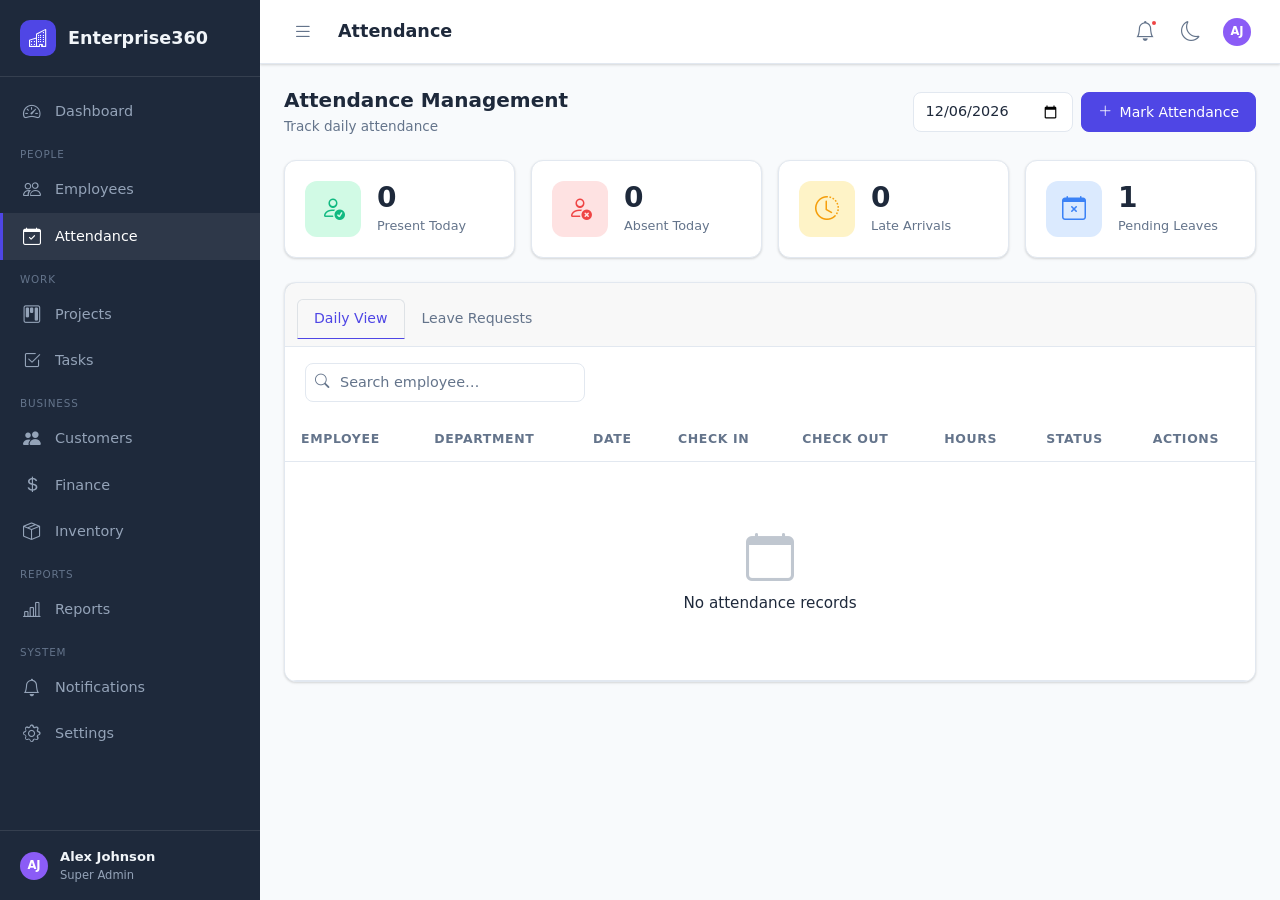
==== pages/attendance.html @ 27bf56e1 "feat: complete Enterprise360 Business Management Platform" ====
<!DOCTYPE html>
<html lang="en" data-theme="light">
<head>
  <meta charset="UTF-8"><meta name="viewport" content="width=device-width, initial-scale=1.0">
  <title>Attendance – Enterprise360</title>
  <link rel="stylesheet" href="https://cdn.jsdelivr.net/npm/bootstrap@5.3.2/dist/css/bootstrap.min.css">
  <link rel="stylesheet" href="https://cdn.jsdelivr.net/npm/bootstrap-icons@1.11.3/font/bootstrap-icons.min.css">
  <link rel="stylesheet" href="../css/style.css">
</head>
<body>
<div id="toast-container"></div>
<div id="sidebarOverlay" class="sidebar-overlay"></div>
<div class="app-wrapper">
  <aside id="sidebar" class="sidebar"></aside>
  <div class="main-content" id="mainContent">
    <header class="topbar" id="topbar"></header>
    <main class="page-content">
      <div class="d-flex align-items-center justify-content-between mb-4 flex-wrap gap-2">
        <div><h5 class="mb-1 fw-bold">Attendance Management</h5><p class="text-muted mb-0" style="font-size:.85rem">Track daily attendance</p></div>
        <div class="d-flex gap-2">
          <input type="date" class="form-control" id="attDate" style="width:160px">
          <button class="btn btn-primary" data-bs-toggle="modal" data-bs-target="#attModal"><i class="bi bi-plus-lg me-2"></i>Mark Attendance</button>
        </div>
      </div>

      <div class="row g-3 mb-4" id="attStats"></div>

      <!-- Tabs -->
      <div class="card">
        <div class="card-header">
          <ul class="nav nav-tabs card-header-tabs">
            <li class="nav-item"><button class="nav-link active" id="tab-daily" data-tab="daily">Daily View</button></li>
            <li class="nav-item"><button class="nav-link" id="tab-leaves" data-tab="leaves">Leave Requests</button></li>
          </ul>
        </div>
        <div id="tab-daily-content">
          <div class="card-body py-3">
            <div class="search-bar" style="max-width:280px">
              <i class="bi bi-search"></i>
              <input type="text" class="form-control" id="attSearch" placeholder="Search employee…">
            </div>
          </div>
          <div class="table-wrapper">
            <table class="table table-hover mb-0">
              <thead><tr><th>Employee</th><th>Department</th><th>Date</th><th>Check In</th><th>Check Out</th><th>Hours</th><th>Status</th><th>Actions</th></tr></thead>
              <tbody id="attTable"></tbody>
            </table>
          </div>
        </div>
        <div id="tab-leaves-content" class="d-none">
          <div class="card-body">
            <div class="d-flex justify-content-end mb-3">
              <button class="btn btn-primary btn-sm" data-bs-toggle="modal" data-bs-target="#leaveModal"><i class="bi bi-plus me-1"></i>Apply Leave</button>
            </div>
            <div class="table-wrapper">
              <table class="table table-hover mb-0">
                <thead><tr><th>Employee</th><th>Type</th><th>From</th><th>To</th><th>Days</th><th>Reason</th><th>Status</th><th>Actions</th></tr></thead>
                <tbody id="leaveTable"></tbody>
              </table>
            </div>
          </div>
        </div>
      </div>
    </main>
  </div>
</div>

<!-- Attendance Modal -->
<div class="modal fade" id="attModal" tabindex="-1">
  <div class="modal-dialog"><div class="modal-content">
    <div class="modal-header"><h6 class="modal-title">Mark Attendance</h6><button class="btn-close" data-bs-dismiss="modal"></button></div>
    <div class="modal-body">
      <div class="mb-3"><label class="form-label">Employee</label><select class="form-select" id="attEmployee"></select></div>
      <div class="mb-3"><label class="form-label">Date</label><input type="date" class="form-control" id="attDateInp"></div>
      <div class="row g-2">
        <div class="col-6"><label class="form-label">Check In</label><input type="time" class="form-control" id="attCheckIn"></div>
        <div class="col-6"><label class="form-label">Check Out</label><input type="time" class="form-control" id="attCheckOut"></div>
      </div>
      <div class="mt-3"><label class="form-label">Status</label>
        <select class="form-select" id="attStatus">
          <option value="Present">Present</option><option value="Absent">Absent</option><option value="Late">Late</option><option value="Half Day">Half Day</option>
        </select>
      </div>
    </div>
    <div class="modal-footer"><button class="btn btn-secondary" data-bs-dismiss="modal">Cancel</button><button class="btn btn-primary" id="saveAttBtn">Save</button></div>
  </div></div>
</div>

<!-- Leave Modal -->
<div class="modal fade" id="leaveModal" tabindex="-1">
  <div class="modal-dialog"><div class="modal-content">
    <div class="modal-header"><h6 class="modal-title">Apply for Leave</h6><button class="btn-close" data-bs-dismiss="modal"></button></div>
    <div class="modal-body">
      <div class="mb-3"><label class="form-label">Employee</label><select class="form-select" id="leaveEmployee"></select></div>
      <div class="mb-3"><label class="form-label">Leave Type</label>
        <select class="form-select" id="leaveType"><option>Sick Leave</option><option>Annual Leave</option><option>Casual Leave</option><option>Maternity Leave</option><option>Unpaid Leave</option></select>
      </div>
      <div class="row g-2 mb-3">
        <div class="col-6"><label class="form-label">From Date</label><input type="date" class="form-control" id="leaveFrom"></div>
        <div class="col-6"><label class="form-label">To Date</label><input type="date" class="form-control" id="leaveTo"></div>
      </div>
      <div class="mb-3"><label class="form-label">Reason</label><textarea class="form-control" id="leaveReason" rows="3" placeholder="Reason for leave…"></textarea></div>
    </div>
    <div class="modal-footer"><button class="btn btn-secondary" data-bs-dismiss="modal">Cancel</button><button class="btn btn-primary" id="saveLeaveBtn">Submit</button></div>
  </div></div>
</div>

<script src="https://cdn.jsdelivr.net/npm/bootstrap@5.3.2/dist/js/bootstrap.bundle.min.js"></script>
<script src="../js/data.js"></script>
<script src="../js/storage.js"></script>
<script src="../js/utils.js"></script>
<script src="../js/auth.js"></script>
<script src="../js/app.js"></script>
<script>
(function() {
  const { Storage, Session } = window.E360;
  const { showToast, genId, formatDate, formatDateTime, timeAgo, today, formatCurrency, getInitials, avatarColor, avatarHtml, statusBadge, priorityBadge, debounce, throttle, confirm, paginate, renderPagination, searchFilter, sortBy, exportCSV, previewImage, fetchData, skeletonRow, showLoading } = window.E360.Utils;
  const { Auth, getSampleData } = window.E360;
  const { initPage, renderSidebar, renderTopbar } = window.E360.App;


  let attendance=[], leaves=[], employees=[];

  async function init() {
    const user = await initPage('Attendance', 'attendance.html');
    if (!user) return;
    const data = await getSampleData();
    attendance = Storage.get('attendance', data.attendance);
    leaves     = Storage.get('leaves', data.leaves);
    employees  = Storage.get('employees', data.employees);

    const today = new Date().toISOString().split('T')[0];
    document.getElementById('attDate').value = today;
    document.getElementById('attDateInp').value = today;

    populateEmployeeSelects();
    renderStats();
    renderAttendance();
    renderLeaves();

    // Tabs
    document.querySelectorAll('[data-tab]').forEach(btn => {
      btn.addEventListener('click', () => {
        document.querySelectorAll('[data-tab]').forEach(b => b.classList.remove('active'));
        btn.classList.add('active');
        document.getElementById('tab-daily-content').classList.toggle('d-none', btn.dataset.tab !== 'daily');
        document.getElementById('tab-leaves-content').classList.toggle('d-none', btn.dataset.tab !== 'leaves');
      });
    });

    document.getElementById('empSearch')?.addEventListener('input', debounce(renderAttendance, 300));
    document.getElementById('attDate').addEventListener('change', renderAttendance);
    document.getElementById('saveAttBtn').addEventListener('click', saveAttendance);
    document.getElementById('saveLeaveBtn').addEventListener('click', saveLeave);
  }

  function populateEmployeeSelects() {
    ['attEmployee','leaveEmployee'].forEach(id => {
      const sel = document.getElementById(id);
      sel.innerHTML = '';
      employees.forEach(e => { const o = document.createElement('option'); o.value=e.id; o.textContent=e.name; sel.appendChild(o); });
    });
  }

  function renderStats() {
    const today = document.getElementById('attDate').value || new Date().toISOString().split('T')[0];
    const todayRec = attendance.filter(a => a.date === today);
    const present = todayRec.filter(a => a.status==='Present').length;
    const absent  = todayRec.filter(a => a.status==='Absent').length;
    const late    = todayRec.filter(a => a.status==='Late').length;
    document.getElementById('attStats').innerHTML = [
      { label:'Present Today', value:present, icon:'bi-person-check', bg:'bg-success-soft' },
      { label:'Absent Today', value:absent, icon:'bi-person-x', bg:'bg-danger-soft' },
      { label:'Late Arrivals', value:late, icon:'bi-clock-history', bg:'bg-warning-soft' },
      { label:'Pending Leaves', value:leaves.filter(l=>l.status==='Pending').length, icon:'bi-calendar-x', bg:'bg-info-soft' },
    ].map(s=>`<div class="col-sm-6 col-lg-3"><div class="stat-card"><div class="stat-icon ${s.bg}"><i class="bi ${s.icon}"></i></div><div class="stat-info"><div class="stat-value">${s.value}</div><div class="stat-label">${s.label}</div></div></div></div>`).join('');
  }

  function renderAttendance() {
    const selDate = document.getElementById('attDate').value;
    const q = document.getElementById('attSearch')?.value || '';
    let list = selDate ? attendance.filter(a => a.date === selDate) : attendance;
    if (q) list = searchFilter(list, q, ['employeeName']);
    const statusClass = { Present:'badge-present', Absent:'badge-inactive', Late:'badge-late', 'Half Day':'badge-pending' };
    document.getElementById('attTable').innerHTML = list.length ? list.map(a => {
      const hrs = a.checkIn && a.checkOut ? calcHours(a.checkIn, a.checkOut) : '—';
      return `<tr>
        <td><div class="fw-semibold" style="font-size:.85rem">${a.employeeName}</div></td>
        <td style="font-size:.82rem">${employees.find(e=>e.id===a.employeeId)?.department||'—'}</td>
        <td style="font-size:.82rem">${formatDate(a.date)}</td>
        <td style="font-size:.82rem">${a.checkIn||'—'}</td>
        <td style="font-size:.82rem">${a.checkOut||'—'}</td>
        <td style="font-size:.82rem">${hrs}</td>
        <td><span class="badge-status ${statusClass[a.status]||'badge-pending'}">${a.status}</span></td>
        <td><button class="btn-icon text-danger del-att" data-id="${a.id}" title="Delete"><i class="bi bi-trash"></i></button></td>
      </tr>`;
    }).join('') : `<tr><td colspan="8"><div class="empty-state"><i class="bi bi-calendar"></i><h6>No attendance records</h6></div></td></tr>`;
    document.querySelectorAll('.del-att').forEach(b => b.addEventListener('click', () => {
      attendance = attendance.filter(a => a.id !== +b.dataset.id);
      Storage.set('attendance', attendance);
      renderAttendance(); renderStats();
    }));
  }

  function renderLeaves() {
    const statusClass = { Pending:'badge-pending', Approved:'badge-approved', Rejected:'badge-rejected' };
    document.getElementById('leaveTable').innerHTML = leaves.length ? leaves.map(l => `
      <tr>
        <td style="font-size:.85rem;font-weight:600">${l.employeeName}</td>
        <td style="font-size:.82rem">${l.type}</td>
        <td style="font-size:.82rem">${formatDate(l.from)}</td>
        <td style="font-size:.82rem">${formatDate(l.to)}</td>
        <td style="font-size:.82rem">${l.days}</td>
        <td style="font-size:.82rem">${l.reason}</td>
        <td><span class="badge-status ${statusClass[l.status]||'badge-pending'}">${l.status}</span></td>
        <td><div class="d-flex gap-1">
          ${l.status==='Pending' ? `
            <button class="btn btn-sm btn-outline-success approve-leave" data-id="${l.id}" title="Approve"><i class="bi bi-check-lg"></i></button>
            <button class="btn btn-sm btn-outline-danger reject-leave" data-id="${l.id}" title="Reject"><i class="bi bi-x-lg"></i></button>` : ''}
        </div></td>
      </tr>`).join('') : `<tr><td colspan="8"><div class="empty-state"><i class="bi bi-calendar-x"></i><h6>No leave requests</h6></div></td></tr>`;
    document.querySelectorAll('.approve-leave').forEach(b => b.addEventListener('click', () => updateLeave(+b.dataset.id, 'Approved')));
    document.querySelectorAll('.reject-leave').forEach(b => b.addEventListener('click', () => updateLeave(+b.dataset.id, 'Rejected')));
  }

  function updateLeave(id, status) {
    const idx = leaves.findIndex(l => l.id === id);
    if (idx !== -1) { leaves[idx].status = status; Storage.set('leaves', leaves); renderLeaves(); showToast(`Leave ${status.toLowerCase()}!`, status==='Approved'?'success':'danger'); }
  }

  function calcHours(inT, outT) {
    const [ih,im] = inT.split(':').map(Number); const [oh,om] = outT.split(':').map(Number);
    const diff = (oh*60+om) - (ih*60+im);
    if (diff <= 0) return '—';
    return `${Math.floor(diff/60)}h ${diff%60}m`;
  }

  function saveAttendance() {
    const empId = +document.getElementById('attEmployee').value;
    const date  = document.getElementById('attDateInp').value;
    const emp   = employees.find(e => e.id === empId);
    const rec = { id:genId(), employeeId:empId, employeeName:emp?.name||'Unknown', date, checkIn:document.getElementById('attCheckIn').value, checkOut:document.getElementById('attCheckOut').value, status:document.getElementById('attStatus').value };
    attendance.push(rec);
    Storage.set('attendance', attendance);
    bootstrap.Modal.getInstance(document.getElementById('attModal')).hide();
    renderAttendance(); renderStats();
    showToast('Attendance marked!', 'success');
  }

  function saveLeave() {
    const empId = +document.getElementById('leaveEmployee').value;
    const emp   = employees.find(e => e.id === empId);
    const from  = document.getElementById('leaveFrom').value;
    const to    = document.getElementById('leaveTo').value;
    if (!from || !to) { showToast('Please select dates.', 'warning'); return; }
    const days  = Math.ceil((new Date(to)-new Date(from))/(1000*60*60*24)) + 1;
    leaves.push({ id:genId(), employeeId:empId, employeeName:emp?.name||'Unknown', type:document.getElementById('leaveType').value, from, to, days, reason:document.getElementById('leaveReason').value, status:'Pending' });
    Storage.set('leaves', leaves);
    bootstrap.Modal.getInstance(document.getElementById('leaveModal')).hide();
    renderLeaves(); renderStats();
    showToast('Leave application submitted!', 'success');
  }

  init();

})();
</script>
</body>
</html>
---- css/style.css ----
/* ========================================
   Enterprise360 – Global Styles
   ======================================== */
:root {
  --primary: #4f46e5;
  --primary-dark: #3730a3;
  --primary-light: #e0e7ff;
  --secondary: #06b6d4;
  --success: #10b981;
  --warning: #f59e0b;
  --danger: #ef4444;
  --info: #3b82f6;
  --dark: #1e293b;
  --sidebar-width: 260px;
  --sidebar-collapsed: 70px;
  --header-height: 64px;
  --font: 'Segoe UI', system-ui, -apple-system, sans-serif;
  --transition: all 0.3s ease;
  --shadow: 0 1px 3px rgba(0,0,0,.1), 0 1px 2px rgba(0,0,0,.06);
  --shadow-md: 0 4px 6px rgba(0,0,0,.07), 0 2px 4px rgba(0,0,0,.05);
  --shadow-lg: 0 10px 15px rgba(0,0,0,.1), 0 4px 6px rgba(0,0,0,.05);
  --radius: 0.75rem;
  --radius-sm: 0.5rem;
}

/* ---- Dark Mode Variables ---- */
[data-theme="dark"] {
  --bg: #0f172a;
  --bg-card: #1e293b;
  --bg-sidebar: #0f172a;
  --text: #f1f5f9;
  --text-muted: #94a3b8;
  --border: #334155;
  --input-bg: #1e293b;
  --hover: #334155;
  --table-stripe: #1e293b;
}
[data-theme="light"] {
  --bg: #f8fafc;
  --bg-card: #ffffff;
  --bg-sidebar: #1e293b;
  --text: #1e293b;
  --text-muted: #64748b;
  --border: #e2e8f0;
  --input-bg: #ffffff;
  --hover: #f1f5f9;
  --table-stripe: #f8fafc;
}

* { box-sizing: border-box; }

body {
  font-family: var(--font);
  background: var(--bg);
  color: var(--text);
  transition: background 0.3s, color 0.3s;
  overflow-x: hidden;
}

/* ========================================
   LAYOUT
   ======================================== */
.app-wrapper { display: flex; min-height: 100vh; }

/* ---- Sidebar ---- */
.sidebar {
  width: var(--sidebar-width);
  background: var(--bg-sidebar);
  color: #f1f5f9;
  position: fixed;
  top: 0; left: 0;
  height: 100vh;
  display: flex;
  flex-direction: column;
  transition: var(--transition);
  z-index: 1040;
  overflow-y: auto;
  overflow-x: hidden;
}
.sidebar.collapsed { width: var(--sidebar-collapsed); }
.sidebar-brand {
  display: flex;
  align-items: center;
  gap: 12px;
  padding: 20px 20px;
  border-bottom: 1px solid rgba(255,255,255,.1);
  min-height: var(--header-height);
  flex-shrink: 0;
}
.sidebar-brand .brand-icon {
  width: 36px; height: 36px;
  background: var(--primary);
  border-radius: 10px;
  display: flex; align-items: center; justify-content: center;
  font-size: 18px;
  flex-shrink: 0;
}
.sidebar-brand .brand-text { font-size: 1.1rem; font-weight: 700; white-space: nowrap; overflow: hidden; }
.sidebar.collapsed .brand-text { display: none; }

.sidebar-nav { padding: 12px 0; flex: 1; }
.nav-section-title {
  font-size: 0.65rem;
  text-transform: uppercase;
  letter-spacing: .08em;
  color: #64748b;
  padding: 12px 20px 4px;
  white-space: nowrap;
  overflow: hidden;
}
.sidebar.collapsed .nav-section-title { visibility: hidden; }

.sidebar-nav .nav-item { list-style: none; }
.sidebar-nav .nav-link {
  display: flex;
  align-items: center;
  gap: 12px;
  padding: 10px 20px;
  color: #94a3b8;
  text-decoration: none;
  transition: var(--transition);
  border-left: 3px solid transparent;
  white-space: nowrap;
  overflow: hidden;
  font-size: .9rem;
}
.sidebar-nav .nav-link:hover,
.sidebar-nav .nav-link.active {
  background: rgba(255,255,255,.07);
  color: #fff;
  border-left-color: var(--primary);
}
.sidebar-nav .nav-link i { font-size: 1.1rem; flex-shrink: 0; min-width: 20px; }
.sidebar-nav .nav-link .nav-text { overflow: hidden; }
.sidebar.collapsed .nav-text { display: none; }
.sidebar.collapsed .nav-link { justify-content: center; padding: 12px; border-left: none; border-radius: 8px; margin: 2px 8px; }
.sidebar.collapsed .nav-link.active, .sidebar.collapsed .nav-link:hover { background: var(--primary); }

.sidebar-footer {
  padding: 16px 20px;
  border-top: 1px solid rgba(255,255,255,.1);
  display: flex;
  align-items: center;
  gap: 12px;
}
.sidebar.collapsed .sidebar-footer { justify-content: center; padding: 16px 8px; }
.sidebar-footer .user-info { overflow: hidden; }
.sidebar.collapsed .user-info { display: none; }

/* ---- Main Content ---- */
.main-content {
  margin-left: var(--sidebar-width);
  flex: 1;
  display: flex;
  flex-direction: column;
  min-height: 100vh;
  transition: var(--transition);
}
.main-content.sidebar-collapsed { margin-left: var(--sidebar-collapsed); }

/* ---- Topbar ---- */
.topbar {
  background: var(--bg-card);
  border-bottom: 1px solid var(--border);
  height: var(--header-height);
  display: flex;
  align-items: center;
  padding: 0 24px;
  gap: 16px;
  position: sticky;
  top: 0;
  z-index: 1030;
  box-shadow: var(--shadow);
}
.topbar-title { font-size: 1.1rem; font-weight: 600; flex: 1; }
.topbar-actions { display: flex; align-items: center; gap: 8px; }

.btn-icon {
  width: 38px; height: 38px;
  border: none;
  background: transparent;
  border-radius: var(--radius-sm);
  display: flex; align-items: center; justify-content: center;
  cursor: pointer;
  color: var(--text-muted);
  transition: var(--transition);
  position: relative;
}
.btn-icon:hover { background: var(--hover); color: var(--text); }
.badge-dot {
  position: absolute;
  top: 6px; right: 6px;
  width: 8px; height: 8px;
  background: var(--danger);
  border-radius: 50%;
  border: 2px solid var(--bg-card);
}

/* ---- Page Content ---- */
.page-content { padding: 24px; flex: 1; }

/* ========================================
   CARDS
   ======================================== */
.card {
  background: var(--bg-card);
  border: 1px solid var(--border);
  border-radius: var(--radius);
  box-shadow: var(--shadow);
  transition: var(--transition);
}
.card:hover { box-shadow: var(--shadow-md); }
.card-header {
  padding: 16px 20px;
  border-bottom: 1px solid var(--border);
  display: flex;
  align-items: center;
  justify-content: space-between;
  gap: 12px;
}
.card-title { font-size: .95rem; font-weight: 600; margin: 0; }
.card-body { padding: 20px; }

/* Stat Cards */
.stat-card {
  border-radius: var(--radius);
  padding: 20px;
  display: flex;
  align-items: center;
  gap: 16px;
  background: var(--bg-card);
  border: 1px solid var(--border);
  box-shadow: var(--shadow);
  transition: var(--transition);
}
.stat-card:hover { transform: translateY(-2px); box-shadow: var(--shadow-md); }
.stat-icon {
  width: 56px; height: 56px;
  border-radius: var(--radius);
  display: flex; align-items: center; justify-content: center;
  font-size: 1.5rem;
  flex-shrink: 0;
}
.stat-info { flex: 1; }
.stat-value { font-size: 1.75rem; font-weight: 700; line-height: 1; }
.stat-label { font-size: .8rem; color: var(--text-muted); margin-top: 4px; }
.stat-change { font-size: .78rem; display: flex; align-items: center; gap: 3px; margin-top: 4px; }
.stat-change.up { color: var(--success); }
.stat-change.down { color: var(--danger); }

/* Color variants */
.bg-primary-soft { background: var(--primary-light); color: var(--primary); }
.bg-success-soft { background: #d1fae5; color: var(--success); }
.bg-warning-soft { background: #fef3c7; color: var(--warning); }
.bg-danger-soft { background: #fee2e2; color: var(--danger); }
.bg-info-soft { background: #dbeafe; color: var(--info); }
.bg-secondary-soft { background: #cffafe; color: var(--secondary); }
[data-theme="dark"] .bg-primary-soft { background: rgba(79,70,229,.2); }
[data-theme="dark"] .bg-success-soft { background: rgba(16,185,129,.2); }
[data-theme="dark"] .bg-warning-soft { background: rgba(245,158,11,.2); }
[data-theme="dark"] .bg-danger-soft { background: rgba(239,68,68,.2); }
[data-theme="dark"] .bg-info-soft { background: rgba(59,130,246,.2); }
[data-theme="dark"] .bg-secondary-soft { background: rgba(6,182,212,.2); }

/* ========================================
   FORMS & INPUTS
   ======================================== */
.form-control, .form-select {
  background: var(--input-bg);
  border: 1px solid var(--border);
  color: var(--text);
  border-radius: var(--radius-sm);
  padding: 8px 12px;
  font-size: .9rem;
  transition: var(--transition);
}
.form-control:focus, .form-select:focus {
  border-color: var(--primary);
  box-shadow: 0 0 0 3px rgba(79,70,229,.15);
  background: var(--input-bg);
  color: var(--text);
  outline: none;
}
.form-control::placeholder { color: var(--text-muted); }
.form-label { font-size: .85rem; font-weight: 500; color: var(--text); margin-bottom: 6px; }

/* ========================================
   BUTTONS
   ======================================== */
.btn { border-radius: var(--radius-sm); font-size: .875rem; font-weight: 500; padding: 8px 16px; transition: var(--transition); }
.btn-primary { background: var(--primary); border-color: var(--primary); }
.btn-primary:hover { background: var(--primary-dark); border-color: var(--primary-dark); }
.btn-sm { padding: 5px 12px; font-size: .8rem; }

/* ========================================
   TABLES
   ======================================== */
.table-wrapper {
  overflow-x: auto;
  border-radius: var(--radius);
}
.table {
  color: var(--text);
  margin: 0;
}
.table th {
  font-size: .78rem;
  text-transform: uppercase;
  letter-spacing: .05em;
  color: var(--text-muted);
  font-weight: 600;
  background: var(--bg-card);
  border-color: var(--border);
  padding: 12px 16px;
  white-space: nowrap;
}
.table td {
  vertical-align: middle;
  border-color: var(--border);
  padding: 12px 16px;
  font-size: .88rem;
  background: var(--bg-card);
}
.table tbody tr:hover td { background: var(--hover); }

/* ========================================
   BADGES
   ======================================== */
.badge-status {
  display: inline-flex;
  align-items: center;
  gap: 5px;
  padding: 3px 10px;
  border-radius: 999px;
  font-size: .75rem;
  font-weight: 500;
}
.badge-status::before { content: ''; width: 6px; height: 6px; border-radius: 50%; background: currentColor; }
.badge-active, .badge-paid, .badge-approved, .badge-completed, .badge-won, .badge-present, .badge-done { background: #d1fae5; color: #065f46; }
.badge-inactive, .badge-overdue, .badge-rejected, .badge-lost { background: #fee2e2; color: #991b1b; }
.badge-pending, .badge-inprogress, .badge-negotiation, .badge-planning, .badge-late { background: #fef3c7; color: #92400e; }
.badge-prospect, .badge-todo { background: #dbeafe; color: #1e40af; }
.badge-lowstock { background: #fef3c7; color: #92400e; }
.badge-outofstock { background: #fee2e2; color: #991b1b; }
.badge-instock { background: #d1fae5; color: #065f46; }
[data-theme="dark"] .badge-active, [data-theme="dark"] .badge-paid, [data-theme="dark"] .badge-approved, [data-theme="dark"] .badge-completed, [data-theme="dark"] .badge-done { background: rgba(16,185,129,.2); color: #6ee7b7; }
[data-theme="dark"] .badge-inactive, [data-theme="dark"] .badge-overdue, [data-theme="dark"] .badge-rejected, [data-theme="dark"] .badge-lost { background: rgba(239,68,68,.2); color: #fca5a5; }
[data-theme="dark"] .badge-pending, [data-theme="dark"] .badge-inprogress, [data-theme="dark"] .badge-late { background: rgba(245,158,11,.2); color: #fcd34d; }
[data-theme="dark"] .badge-todo { background: rgba(59,130,246,.2); color: #93c5fd; }

/* ========================================
   PROGRESS
   ======================================== */
.progress { background: var(--border); border-radius: 999px; height: 6px; }
.progress-bar { border-radius: 999px; }

/* ========================================
   MODALS
   ======================================== */
.modal-content {
  background: var(--bg-card);
  border: 1px solid var(--border);
  border-radius: var(--radius);
}
.modal-header { border-bottom-color: var(--border); }
.modal-footer { border-top-color: var(--border); }
.modal-title { font-size: 1rem; font-weight: 600; }

/* ========================================
   AVATAR
   ======================================== */
.avatar {
  width: 36px; height: 36px;
  border-radius: 50%;
  background: var(--primary);
  display: flex; align-items: center; justify-content: center;
  color: white;
  font-weight: 600;
  font-size: .85rem;
  flex-shrink: 0;
  overflow: hidden;
}
.avatar img { width: 100%; height: 100%; object-fit: cover; }
.avatar-sm { width: 28px; height: 28px; font-size: .72rem; }
.avatar-lg { width: 56px; height: 56px; font-size: 1.1rem; }
.avatar-xl { width: 80px; height: 80px; font-size: 1.5rem; }

/* ========================================
   SKELETON LOADING
   ======================================== */
.skeleton {
  background: linear-gradient(90deg, var(--border) 25%, var(--hover) 50%, var(--border) 75%);
  background-size: 200% 100%;
  animation: skeleton-wave 1.5s infinite;
  border-radius: var(--radius-sm);
}
@keyframes skeleton-wave { 0% { background-position: 200% 0; } 100% { background-position: -200% 0; } }

/* ========================================
   TOAST NOTIFICATIONS
   ======================================== */
#toast-container {
  position: fixed;
  top: 80px; right: 20px;
  z-index: 9999;
  display: flex;
  flex-direction: column;
  gap: 8px;
  pointer-events: none;
}
.toast-item {
  background: var(--bg-card);
  border: 1px solid var(--border);
  border-radius: var(--radius);
  padding: 14px 18px;
  box-shadow: var(--shadow-lg);
  display: flex;
  align-items: flex-start;
  gap: 12px;
  min-width: 300px;
  max-width: 400px;
  pointer-events: all;
  animation: slideInRight .3s ease;
}
@keyframes slideInRight { from { transform: translateX(100%); opacity: 0; } to { transform: translateX(0); opacity: 1; } }
.toast-icon { font-size: 1.1rem; margin-top: 1px; }
.toast-body { flex: 1; }
.toast-title { font-weight: 600; font-size: .88rem; }
.toast-message { font-size: .82rem; color: var(--text-muted); }
.toast-close { background: none; border: none; cursor: pointer; color: var(--text-muted); padding: 0; }
.toast-info .toast-icon { color: var(--info); }
.toast-success .toast-icon { color: var(--success); }
.toast-warning .toast-icon { color: var(--warning); }
.toast-danger .toast-icon { color: var(--danger); }
.toast-info { border-left: 4px solid var(--info); }
.toast-success { border-left: 4px solid var(--success); }
.toast-warning { border-left: 4px solid var(--warning); }
.toast-danger { border-left: 4px solid var(--danger); }

/* ========================================
   SEARCH & FILTER BAR
   ======================================== */
.search-bar { position: relative; }
.search-bar .bi-search {
  position: absolute; left: 10px; top: 50%; transform: translateY(-50%);
  color: var(--text-muted); font-size: .9rem;
}
.search-bar input { padding-left: 34px; }

/* ========================================
   EMPTY STATE
   ======================================== */
.empty-state {
  text-align: center;
  padding: 48px 24px;
  color: var(--text-muted);
}
.empty-state i { font-size: 3rem; margin-bottom: 16px; opacity: .4; }
.empty-state h6 { font-size: .95rem; color: var(--text); margin-bottom: 8px; }
.empty-state p { font-size: .85rem; }

/* ========================================
   KANBAN BOARD
   ======================================== */
.kanban-board { display: flex; gap: 20px; overflow-x: auto; padding-bottom: 16px; }
.kanban-col {
  min-width: 280px;
  background: var(--hover);
  border-radius: var(--radius);
  padding: 12px;
  border: 1px solid var(--border);
}
.kanban-col-header {
  display: flex; align-items: center; justify-content: space-between;
  margin-bottom: 12px;
  font-weight: 600; font-size: .88rem;
}
.kanban-cards { min-height: 60px; }
.kanban-card {
  background: var(--bg-card);
  border: 1px solid var(--border);
  border-radius: var(--radius-sm);
  padding: 12px;
  margin-bottom: 8px;
  cursor: grab;
  transition: var(--transition);
}
.kanban-card:hover { box-shadow: var(--shadow-md); transform: translateY(-1px); }
.kanban-card.dragging { opacity: .5; cursor: grabbing; }

/* ========================================
   NOTIFICATIONS PANEL
   ======================================== */
.notif-item {
  display: flex;
  align-items: flex-start;
  gap: 12px;
  padding: 14px 20px;
  border-bottom: 1px solid var(--border);
  transition: var(--transition);
}
.notif-item:hover { background: var(--hover); }
.notif-item.unread { background: rgba(79,70,229,.04); }
.notif-dot { width: 8px; height: 8px; border-radius: 50%; margin-top: 6px; flex-shrink: 0; }

/* ========================================
   SETTINGS PAGE
   ======================================== */
.settings-nav .nav-link {
  color: var(--text-muted);
  border-radius: var(--radius-sm);
  padding: 10px 16px;
  font-size: .88rem;
}
.settings-nav .nav-link.active { background: var(--primary-light); color: var(--primary); font-weight: 600; }
[data-theme="dark"] .settings-nav .nav-link.active { background: rgba(79,70,229,.2); }

/* ========================================
   PROFILE IMAGE UPLOAD
   ======================================== */
.avatar-upload-wrap { position: relative; display: inline-block; cursor: pointer; }
.avatar-upload-wrap:hover .avatar-overlay { opacity: 1; }
.avatar-overlay {
  position: absolute; inset: 0;
  background: rgba(0,0,0,.5);
  border-radius: 50%;
  display: flex; align-items: center; justify-content: center;
  opacity: 0;
  transition: var(--transition);
  color: white; font-size: 1.1rem;
}

/* ========================================
   PAGINATION
   ======================================== */
.pagination .page-link {
  background: var(--bg-card);
  border-color: var(--border);
  color: var(--text);
  font-size: .85rem;
}
.pagination .page-link:hover { background: var(--hover); }
.pagination .page-item.active .page-link { background: var(--primary); border-color: var(--primary); }

/* ========================================
   DROPDOWN
   ======================================== */
.dropdown-menu {
  background: var(--bg-card);
  border-color: var(--border);
  border-radius: var(--radius);
  box-shadow: var(--shadow-lg);
}
.dropdown-item { color: var(--text); font-size: .88rem; padding: 8px 16px; }
.dropdown-item:hover { background: var(--hover); color: var(--text); }
.dropdown-divider { border-top-color: var(--border); }

/* ========================================
   TYPOGRAPHY HELPERS
   ======================================== */
.text-primary { color: var(--primary) !important; }
.text-success { color: var(--success) !important; }
.text-warning { color: var(--warning) !important; }
.text-danger { color: var(--danger) !important; }
.text-muted { color: var(--text-muted) !important; }

/* ========================================
   PRIORITY BADGES
   ======================================== */
.priority-high { background: #fee2e2; color: #991b1b; }
.priority-medium { background: #fef3c7; color: #92400e; }
.priority-low { background: #d1fae5; color: #065f46; }
[data-theme="dark"] .priority-high { background: rgba(239,68,68,.2); color: #fca5a5; }
[data-theme="dark"] .priority-medium { background: rgba(245,158,11,.2); color: #fcd34d; }
[data-theme="dark"] .priority-low { background: rgba(16,185,129,.2); color: #6ee7b7; }

/* ========================================
   RESPONSIVE
   ======================================== */
@media (max-width: 991.98px) {
  .sidebar {
    transform: translateX(-100%);
    width: var(--sidebar-width) !important;
    box-shadow: var(--shadow-lg);
  }
  .sidebar.mobile-open { transform: translateX(0); }
  .main-content { margin-left: 0 !important; }
  .sidebar-overlay {
    display: none;
    position: fixed; inset: 0;
    background: rgba(0,0,0,.5);
    z-index: 1035;
  }
  .sidebar-overlay.show { display: block; }
}
@media (max-width: 575.98px) {
  .page-content { padding: 16px; }
  .topbar { padding: 0 16px; }
  .stat-value { font-size: 1.4rem; }
  .kanban-board { flex-direction: column; }
  .kanban-col { min-width: 100%; }
}

/* Login page extras */
.login-page {
  min-height: 100vh;
  background: linear-gradient(135deg, #667eea 0%, #764ba2 100%);
  display: flex; align-items: center; justify-content: center;
  padding: 20px;
}
.login-card {
  background: var(--bg-card);
  border-radius: 20px;
  padding: 40px;
  width: 100%;
  max-width: 440px;
  box-shadow: 0 20px 60px rgba(0,0,0,.3);
}
.login-logo {
  width: 60px; height: 60px;
  background: var(--primary);
  border-radius: 16px;
  display: flex; align-items: center; justify-content: center;
  font-size: 1.8rem;
  margin: 0 auto 20px;
}

/* scrollbar */
::-webkit-scrollbar { width: 6px; height: 6px; }
::-webkit-scrollbar-track { background: transparent; }
::-webkit-scrollbar-thumb { background: var(--border); border-radius: 3px; }
::-webkit-scrollbar-thumb:hover { background: var(--text-muted); }

/* Chart container */
.chart-container { position: relative; }

/* Input group */
.input-group-text {
  background: var(--hover);
  border-color: var(--border);
  color: var(--text-muted);
}

/* Tab overrides */
.nav-tabs .nav-link { color: var(--text-muted); border-color: transparent; font-size: .88rem; }
.nav-tabs .nav-link.active { color: var(--primary); border-bottom-color: var(--primary); background: transparent; }
.nav-tabs { border-bottom-color: var(--border); }

/* File list */
.file-item {
  display: flex; align-items: center; gap: 10px;
  padding: 10px 0; border-bottom: 1px solid var(--border);
}

/* Timeline */
.timeline { position: relative; padding-left: 24px; }
.timeline::before { content: ''; position: absolute; left: 7px; top: 0; bottom: 0; width: 2px; background: var(--border); }
.timeline-item { position: relative; margin-bottom: 20px; }
.timeline-dot { position: absolute; left: -24px; top: 2px; width: 14px; height: 14px; border-radius: 50%; border: 2px solid var(--bg-card); }
.timeline-content { padding-left: 4px; }
.timeline-time { font-size: .75rem; color: var(--text-muted); }

/* Color swatch for theme */
.color-swatch {
  width: 28px; height: 28px;
  border-radius: 50%;
  cursor: pointer;
  border: 3px solid transparent;
  transition: var(--transition);
}
.color-swatch.active, .color-swatch:hover { border-color: var(--border); transform: scale(1.1); }
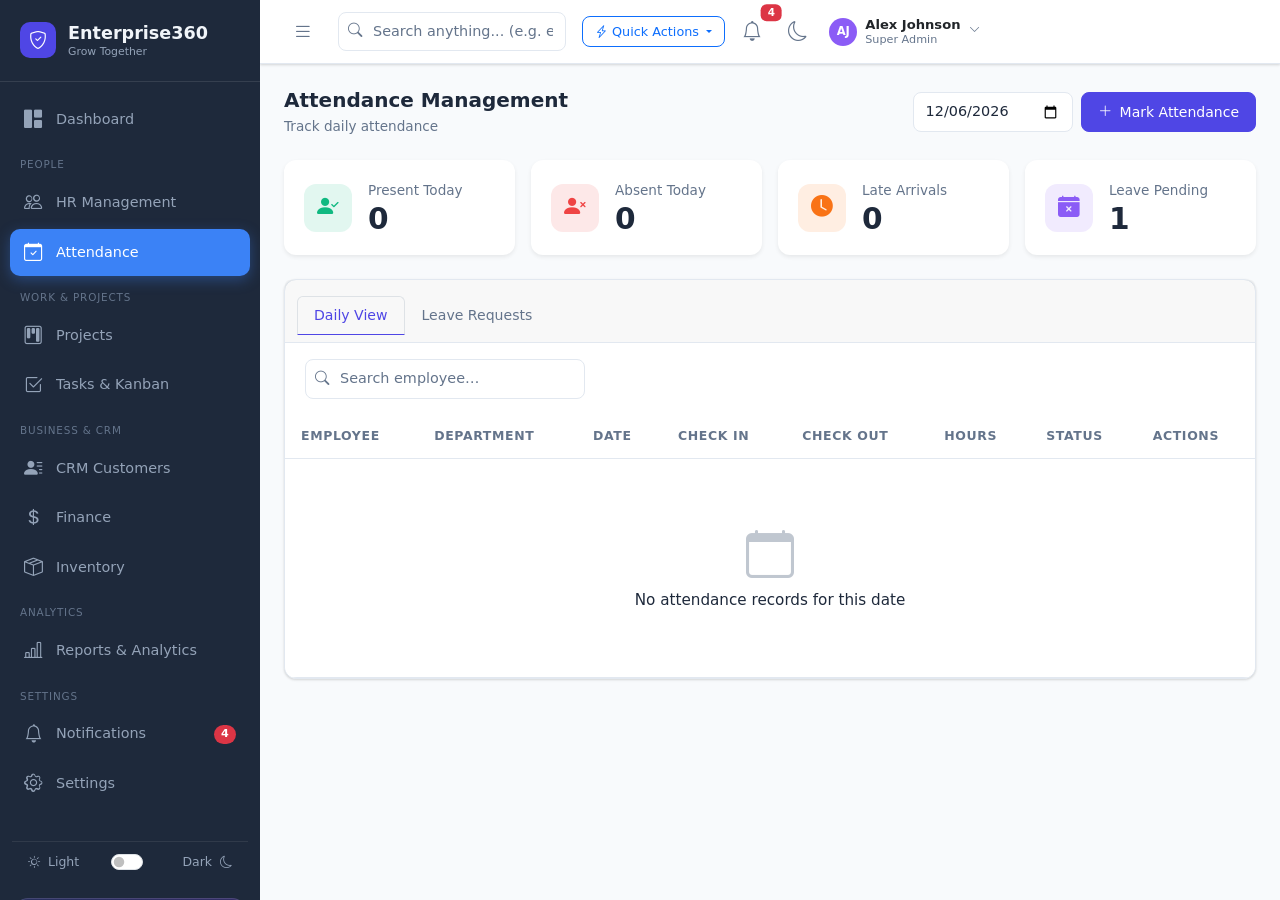
==== commit e432244c: "Phase 2 complete: dashboard.js rewrite, attendance.js extracted, all 14 JS files syntax-verified" ====
--- a/pages/attendance.html
+++ b/pages/attendance.html
@@ -6,6 +6,8 @@
   <link rel="stylesheet" href="https://cdn.jsdelivr.net/npm/bootstrap@5.3.2/dist/css/bootstrap.min.css">
   <link rel="stylesheet" href="https://cdn.jsdelivr.net/npm/bootstrap-icons@1.11.3/font/bootstrap-icons.min.css">
   <link rel="stylesheet" href="../css/style.css">
+  <link rel="stylesheet" href="../css/dashboard.css">
+  <link rel="stylesheet" href="../css/responsive.css">
 </head>
 <body>
 <div id="toast-container"></div>
@@ -111,159 +113,6 @@
 <script src="../js/utils.js"></script>
 <script src="../js/auth.js"></script>
 <script src="../js/app.js"></script>
-<script>
-(function() {
-  const { Storage, Session } = window.E360;
-  const { showToast, genId, formatDate, formatDateTime, timeAgo, today, formatCurrency, getInitials, avatarColor, avatarHtml, statusBadge, priorityBadge, debounce, throttle, confirm, paginate, renderPagination, searchFilter, sortBy, exportCSV, previewImage, fetchData, skeletonRow, showLoading } = window.E360.Utils;
-  const { Auth, getSampleData } = window.E360;
-  const { initPage, renderSidebar, renderTopbar } = window.E360.App;
-
-
-  let attendance=[], leaves=[], employees=[];
-
-  async function init() {
-    const user = await initPage('Attendance', 'attendance.html');
-    if (!user) return;
-    const data = await getSampleData();
-    attendance = Storage.get('attendance', data.attendance);
-    leaves     = Storage.get('leaves', data.leaves);
-    employees  = Storage.get('employees', data.employees);
-
-    const today = new Date().toISOString().split('T')[0];
-    document.getElementById('attDate').value = today;
-    document.getElementById('attDateInp').value = today;
-
-    populateEmployeeSelects();
-    renderStats();
-    renderAttendance();
-    renderLeaves();
-
-    // Tabs
-    document.querySelectorAll('[data-tab]').forEach(btn => {
-      btn.addEventListener('click', () => {
-        document.querySelectorAll('[data-tab]').forEach(b => b.classList.remove('active'));
-        btn.classList.add('active');
-        document.getElementById('tab-daily-content').classList.toggle('d-none', btn.dataset.tab !== 'daily');
-        document.getElementById('tab-leaves-content').classList.toggle('d-none', btn.dataset.tab !== 'leaves');
-      });
-    });
-
-    document.getElementById('empSearch')?.addEventListener('input', debounce(renderAttendance, 300));
-    document.getElementById('attDate').addEventListener('change', renderAttendance);
-    document.getElementById('saveAttBtn').addEventListener('click', saveAttendance);
-    document.getElementById('saveLeaveBtn').addEventListener('click', saveLeave);
-  }
-
-  function populateEmployeeSelects() {
-    ['attEmployee','leaveEmployee'].forEach(id => {
-      const sel = document.getElementById(id);
-      sel.innerHTML = '';
-      employees.forEach(e => { const o = document.createElement('option'); o.value=e.id; o.textContent=e.name; sel.appendChild(o); });
-    });
-  }
-
-  function renderStats() {
-    const today = document.getElementById('attDate').value || new Date().toISOString().split('T')[0];
-    const todayRec = attendance.filter(a => a.date === today);
-    const present = todayRec.filter(a => a.status==='Present').length;
-    const absent  = todayRec.filter(a => a.status==='Absent').length;
-    const late    = todayRec.filter(a => a.status==='Late').length;
-    document.getElementById('attStats').innerHTML = [
-      { label:'Present Today', value:present, icon:'bi-person-check', bg:'bg-success-soft' },
-      { label:'Absent Today', value:absent, icon:'bi-person-x', bg:'bg-danger-soft' },
-      { label:'Late Arrivals', value:late, icon:'bi-clock-history', bg:'bg-warning-soft' },
-      { label:'Pending Leaves', value:leaves.filter(l=>l.status==='Pending').length, icon:'bi-calendar-x', bg:'bg-info-soft' },
-    ].map(s=>`<div class="col-sm-6 col-lg-3"><div class="stat-card"><div class="stat-icon ${s.bg}"><i class="bi ${s.icon}"></i></div><div class="stat-info"><div class="stat-value">${s.value}</div><div class="stat-label">${s.label}</div></div></div></div>`).join('');
-  }
-
-  function renderAttendance() {
-    const selDate = document.getElementById('attDate').value;
-    const q = document.getElementById('attSearch')?.value || '';
-    let list = selDate ? attendance.filter(a => a.date === selDate) : attendance;
-    if (q) list = searchFilter(list, q, ['employeeName']);
-    const statusClass = { Present:'badge-present', Absent:'badge-inactive', Late:'badge-late', 'Half Day':'badge-pending' };
-    document.getElementById('attTable').innerHTML = list.length ? list.map(a => {
-      const hrs = a.checkIn && a.checkOut ? calcHours(a.checkIn, a.checkOut) : '—';
-      return `<tr>
-        <td><div class="fw-semibold" style="font-size:.85rem">${a.employeeName}</div></td>
-        <td style="font-size:.82rem">${employees.find(e=>e.id===a.employeeId)?.department||'—'}</td>
-        <td style="font-size:.82rem">${formatDate(a.date)}</td>
-        <td style="font-size:.82rem">${a.checkIn||'—'}</td>
-        <td style="font-size:.82rem">${a.checkOut||'—'}</td>
-        <td style="font-size:.82rem">${hrs}</td>
-        <td><span class="badge-status ${statusClass[a.status]||'badge-pending'}">${a.status}</span></td>
-        <td><button class="btn-icon text-danger del-att" data-id="${a.id}" title="Delete"><i class="bi bi-trash"></i></button></td>
-      </tr>`;
-    }).join('') : `<tr><td colspan="8"><div class="empty-state"><i class="bi bi-calendar"></i><h6>No attendance records</h6></div></td></tr>`;
-    document.querySelectorAll('.del-att').forEach(b => b.addEventListener('click', () => {
-      attendance = attendance.filter(a => a.id !== +b.dataset.id);
-      Storage.set('attendance', attendance);
-      renderAttendance(); renderStats();
-    }));
-  }
-
-  function renderLeaves() {
-    const statusClass = { Pending:'badge-pending', Approved:'badge-approved', Rejected:'badge-rejected' };
-    document.getElementById('leaveTable').innerHTML = leaves.length ? leaves.map(l => `
-      <tr>
-        <td style="font-size:.85rem;font-weight:600">${l.employeeName}</td>
-        <td style="font-size:.82rem">${l.type}</td>
-        <td style="font-size:.82rem">${formatDate(l.from)}</td>
-        <td style="font-size:.82rem">${formatDate(l.to)}</td>
-        <td style="font-size:.82rem">${l.days}</td>
-        <td style="font-size:.82rem">${l.reason}</td>
-        <td><span class="badge-status ${statusClass[l.status]||'badge-pending'}">${l.status}</span></td>
-        <td><div class="d-flex gap-1">
-          ${l.status==='Pending' ? `
-            <button class="btn btn-sm btn-outline-success approve-leave" data-id="${l.id}" title="Approve"><i class="bi bi-check-lg"></i></button>
-            <button class="btn btn-sm btn-outline-danger reject-leave" data-id="${l.id}" title="Reject"><i class="bi bi-x-lg"></i></button>` : ''}
-        </div></td>
-      </tr>`).join('') : `<tr><td colspan="8"><div class="empty-state"><i class="bi bi-calendar-x"></i><h6>No leave requests</h6></div></td></tr>`;
-    document.querySelectorAll('.approve-leave').forEach(b => b.addEventListener('click', () => updateLeave(+b.dataset.id, 'Approved')));
-    document.querySelectorAll('.reject-leave').forEach(b => b.addEventListener('click', () => updateLeave(+b.dataset.id, 'Rejected')));
-  }
-
-  function updateLeave(id, status) {
-    const idx = leaves.findIndex(l => l.id === id);
-    if (idx !== -1) { leaves[idx].status = status; Storage.set('leaves', leaves); renderLeaves(); showToast(`Leave ${status.toLowerCase()}!`, status==='Approved'?'success':'danger'); }
-  }
-
-  function calcHours(inT, outT) {
-    const [ih,im] = inT.split(':').map(Number); const [oh,om] = outT.split(':').map(Number);
-    const diff = (oh*60+om) - (ih*60+im);
-    if (diff <= 0) return '—';
-    return `${Math.floor(diff/60)}h ${diff%60}m`;
-  }
-
-  function saveAttendance() {
-    const empId = +document.getElementById('attEmployee').value;
-    const date  = document.getElementById('attDateInp').value;
-    const emp   = employees.find(e => e.id === empId);
-    const rec = { id:genId(), employeeId:empId, employeeName:emp?.name||'Unknown', date, checkIn:document.getElementById('attCheckIn').value, checkOut:document.getElementById('attCheckOut').value, status:document.getElementById('attStatus').value };
-    attendance.push(rec);
-    Storage.set('attendance', attendance);
-    bootstrap.Modal.getInstance(document.getElementById('attModal')).hide();
-    renderAttendance(); renderStats();
-    showToast('Attendance marked!', 'success');
-  }
-
-  function saveLeave() {
-    const empId = +document.getElementById('leaveEmployee').value;
-    const emp   = employees.find(e => e.id === empId);
-    const from  = document.getElementById('leaveFrom').value;
-    const to    = document.getElementById('leaveTo').value;
-    if (!from || !to) { showToast('Please select dates.', 'warning'); return; }
-    const days  = Math.ceil((new Date(to)-new Date(from))/(1000*60*60*24)) + 1;
-    leaves.push({ id:genId(), employeeId:empId, employeeName:emp?.name||'Unknown', type:document.getElementById('leaveType').value, from, to, days, reason:document.getElementById('leaveReason').value, status:'Pending' });
-    Storage.set('leaves', leaves);
-    bootstrap.Modal.getInstance(document.getElementById('leaveModal')).hide();
-    renderLeaves(); renderStats();
-    showToast('Leave application submitted!', 'success');
-  }
-
-  init();
-
-})();
-</script>
+<script src="../js/attendance.js"></script>
 </body>
 </html>
--- a/css/style.css
+++ b/css/style.css
@@ -110,31 +110,50 @@
 }
 .sidebar.collapsed .nav-section-title { visibility: hidden; }
 
-.sidebar-nav .nav-item { list-style: none; }
+.sidebar-nav .nav-item { list-style: none; margin: 2px 10px; }
 .sidebar-nav .nav-link {
   display: flex;
   align-items: center;
   gap: 12px;
-  padding: 10px 20px;
+  padding: 10px 14px;
   color: #94a3b8;
   text-decoration: none;
   transition: var(--transition);
-  border-left: 3px solid transparent;
+  border-radius: 10px;
   white-space: nowrap;
   overflow: hidden;
   font-size: .9rem;
-}
-.sidebar-nav .nav-link:hover,
-.sidebar-nav .nav-link.active {
+  font-weight: 500;
+}
+.sidebar-nav .nav-link:hover {
   background: rgba(255,255,255,.07);
   color: #fff;
-  border-left-color: var(--primary);
-}
-.sidebar-nav .nav-link i { font-size: 1.1rem; flex-shrink: 0; min-width: 20px; }
-.sidebar-nav .nav-link .nav-text { overflow: hidden; }
+}
+.sidebar-nav .nav-link.active {
+  background: #3b82f6;
+  color: #fff;
+  box-shadow: 0 4px 14px rgba(59, 130, 246, 0.35);
+}
+.sidebar-nav .nav-link i { font-size: 1.15rem; flex-shrink: 0; min-width: 20px; }
+.sidebar-nav .nav-link .nav-text { overflow: hidden; flex: 1; }
 .sidebar.collapsed .nav-text { display: none; }
-.sidebar.collapsed .nav-link { justify-content: center; padding: 12px; border-left: none; border-radius: 8px; margin: 2px 8px; }
-.sidebar.collapsed .nav-link.active, .sidebar.collapsed .nav-link:hover { background: var(--primary); }
+.sidebar.collapsed .nav-item { margin: 4px 8px; }
+.sidebar.collapsed .nav-link { justify-content: center; padding: 12px; border-radius: 10px; }
+.sidebar.collapsed .nav-link.active { background: #3b82f6; }
+
+.sidebar-brand .brand-text-wrap { overflow: hidden; }
+.sidebar.collapsed .brand-text-wrap { display: none; }
+.sidebar-brand .brand-subtext {
+  font-size: 0.68rem;
+  color: #94a3b8;
+  font-weight: 400;
+  margin-top: -2px;
+}
+.sidebar-theme-switch {
+  border-top: 1px solid rgba(255,255,255,0.08);
+  margin: 4px 12px;
+}
+.sidebar.collapsed .sidebar-theme-switch { display: none; }
 
 .sidebar-footer {
   padding: 16px 20px;
--- a/css/dashboard.css
+++ b/css/dashboard.css
@@ -0,0 +1,304 @@
+/* ========================================================
+   Enterprise360 – Dashboard Specific Styles
+   Matching Enterprise Modern Dashboard Design
+   ======================================================== */
+
+/* Stat Cards with modern gradients and sparklines */
+.stat-card-modern {
+  border-radius: 16px;
+  padding: 22px;
+  background: var(--bg-card);
+  border: 1px solid var(--border);
+  box-shadow: 0 2px 12px rgba(0,0,0,0.03);
+  position: relative;
+  overflow: hidden;
+  transition: all 0.3s cubic-bezier(0.4, 0, 0.2, 1);
+}
+.stat-card-modern:hover {
+  transform: translateY(-3px);
+  box-shadow: 0 10px 24px rgba(0,0,0,0.07);
+}
+
+.stat-header {
+  display: flex;
+  align-items: center;
+  gap: 14px;
+  margin-bottom: 12px;
+}
+.stat-icon-square {
+  width: 48px;
+  height: 48px;
+  border-radius: 12px;
+  display: flex;
+  align-items: center;
+  justify-content: center;
+  font-size: 1.35rem;
+  flex-shrink: 0;
+}
+
+.stat-icon-blue { background: rgba(59, 130, 246, 0.12); color: #3b82f6; }
+.stat-icon-green { background: rgba(16, 185, 129, 0.12); color: #10b981; }
+.stat-icon-purple { background: rgba(139, 92, 246, 0.12); color: #8b5cf6; }
+.stat-icon-orange { background: rgba(249, 115, 22, 0.12); color: #f97316; }
+.stat-icon-cyan { background: rgba(6, 182, 212, 0.12); color: #06b6d4; }
+.stat-icon-red { background: rgba(239, 68, 68, 0.12); color: #ef4444; }
+
+.stat-title {
+  font-size: 0.85rem;
+  font-weight: 500;
+  color: var(--text-muted);
+  margin-bottom: 2px;
+}
+.stat-main-val {
+  font-size: 1.85rem;
+  font-weight: 700;
+  line-height: 1.1;
+  color: var(--text);
+}
+
+.stat-badge-trend {
+  display: inline-flex;
+  align-items: center;
+  gap: 4px;
+  font-size: 0.78rem;
+  font-weight: 600;
+  padding: 3px 8px;
+  border-radius: 20px;
+}
+.trend-up { background: rgba(16, 185, 129, 0.12); color: #10b981; }
+.trend-down { background: rgba(239, 68, 68, 0.12); color: #ef4444; }
+
+/* SVG sparkline waves */
+.stat-wave {
+  position: absolute;
+  bottom: 0;
+  right: 0;
+  width: 120px;
+  height: 45px;
+  opacity: 0.35;
+  pointer-events: none;
+}
+
+/* Donut Chart with Centered Progress */
+.donut-chart-wrap {
+  position: relative;
+  width: 200px;
+  height: 200px;
+  margin: 0 auto;
+}
+.donut-center-text {
+  position: absolute;
+  inset: 0;
+  display: flex;
+  flex-direction: column;
+  align-items: center;
+  justify-content: center;
+  pointer-events: none;
+}
+.donut-percent {
+  font-size: 2.1rem;
+  font-weight: 800;
+  line-height: 1;
+  color: var(--text);
+}
+.donut-label {
+  font-size: 0.75rem;
+  color: var(--text-muted);
+  margin-top: 4px;
+}
+
+/* Recent Activity Feed */
+.activity-item-card {
+  display: flex;
+  align-items: flex-start;
+  gap: 14px;
+  padding: 12px 0;
+  border-bottom: 1px solid var(--border);
+}
+.activity-item-card:last-child {
+  border-bottom: none;
+  padding-bottom: 0;
+}
+.activity-item-card:first-child {
+  padding-top: 0;
+}
+.activity-icon-badge {
+  width: 36px;
+  height: 36px;
+  border-radius: 50%;
+  display: flex;
+  align-items: center;
+  justify-content: center;
+  font-size: 0.95rem;
+  flex-shrink: 0;
+}
+.activity-body {
+  flex: 1;
+}
+.activity-text {
+  font-size: 0.85rem;
+  font-weight: 500;
+  color: var(--text);
+  line-height: 1.4;
+}
+.activity-time {
+  font-size: 0.72rem;
+  color: var(--text-muted);
+  margin-top: 2px;
+}
+
+/* Kanban Widget on Dashboard */
+.dash-kanban-col {
+  background: var(--hover);
+  border-radius: 12px;
+  padding: 14px;
+  height: 100%;
+}
+.dash-kanban-header {
+  display: flex;
+  align-items: center;
+  justify-content: space-between;
+  margin-bottom: 12px;
+  font-weight: 600;
+  font-size: 0.86rem;
+}
+.dash-kanban-item {
+  background: var(--bg-card);
+  border: 1px solid var(--border);
+  border-radius: 10px;
+  padding: 12px;
+  margin-bottom: 10px;
+  box-shadow: 0 1px 3px rgba(0,0,0,0.03);
+}
+.dash-kanban-item:last-child {
+  margin-bottom: 0;
+}
+.dash-kanban-title {
+  font-size: 0.84rem;
+  font-weight: 600;
+  color: var(--text);
+  margin-bottom: 6px;
+}
+.avatar-stack {
+  display: flex;
+  align-items: center;
+}
+.avatar-stack .avatar {
+  border: 2px solid var(--bg-card);
+  margin-left: -8px;
+}
+.avatar-stack .avatar:first-child {
+  margin-left: 0;
+}
+
+/* Company Mini Calendar Widget */
+.cal-grid-header {
+  display: grid;
+  grid-template-columns: repeat(7, 1fr);
+  text-align: center;
+  font-size: 0.75rem;
+  font-weight: 600;
+  color: var(--text-muted);
+  margin-bottom: 8px;
+}
+.cal-grid-body {
+  display: grid;
+  grid-template-columns: repeat(7, 1fr);
+  gap: 4px;
+  text-align: center;
+}
+.cal-cell {
+  padding: 6px 0;
+  font-size: 0.8rem;
+  border-radius: 8px;
+  color: var(--text);
+  cursor: pointer;
+  transition: all 0.2s;
+}
+.cal-cell:hover {
+  background: var(--hover);
+}
+.cal-cell.cal-active {
+  background: var(--primary);
+  color: #fff;
+  font-weight: 700;
+}
+.cal-cell.cal-muted {
+  color: var(--text-muted);
+  opacity: 0.4;
+}
+
+.cal-agenda-item {
+  display: flex;
+  align-items: center;
+  gap: 12px;
+  padding: 8px 12px;
+  border-radius: 8px;
+  background: var(--hover);
+  margin-bottom: 8px;
+}
+.cal-agenda-item:last-child {
+  margin-bottom: 0;
+}
+.cal-agenda-bar {
+  width: 4px;
+  height: 28px;
+  border-radius: 2px;
+  flex-shrink: 0;
+}
+.cal-agenda-time {
+  font-size: 0.75rem;
+  font-weight: 600;
+  color: var(--text);
+}
+.cal-agenda-name {
+  font-size: 0.78rem;
+  color: var(--text-muted);
+}
+
+/* Sidebar Upgrade Banner */
+.sidebar-upgrade-card {
+  margin: 12px 14px;
+  background: linear-gradient(135deg, rgba(79, 70, 229, 0.2) 0%, rgba(124, 58, 237, 0.25) 100%);
+  border: 1px solid rgba(255, 255, 255, 0.12);
+  border-radius: 14px;
+  padding: 16px;
+  text-align: center;
+  position: relative;
+  overflow: hidden;
+}
+.sidebar.collapsed .sidebar-upgrade-card {
+  display: none;
+}
+.sidebar-upgrade-icon {
+  font-size: 1.8rem;
+  margin-bottom: 6px;
+  color: #facc15;
+}
+.sidebar-upgrade-title {
+  font-size: 0.85rem;
+  font-weight: 700;
+  color: #fff;
+  margin-bottom: 4px;
+}
+.sidebar-upgrade-desc {
+  font-size: 0.72rem;
+  color: #cbd5e1;
+  margin-bottom: 12px;
+  line-height: 1.3;
+}
+.btn-upgrade {
+  background: #4f46e5;
+  color: #fff;
+  border: none;
+  border-radius: 8px;
+  padding: 6px 14px;
+  font-size: 0.75rem;
+  font-weight: 600;
+  width: 100%;
+  transition: all 0.2s;
+}
+.btn-upgrade:hover {
+  background: #4338ca;
+  color: #fff;
+}
--- a/css/responsive.css
+++ b/css/responsive.css
@@ -0,0 +1,112 @@
+/* ========================================================
+   Enterprise360 – Responsive Breakpoint Overrides
+   ======================================================== */
+
+@media (max-width: 1199.98px) {
+  .donut-chart-wrap {
+    width: 170px;
+    height: 170px;
+  }
+  .donut-percent {
+    font-size: 1.8rem;
+  }
+}
+
+@media (max-width: 991.98px) {
+  .sidebar {
+    transform: translateX(-100%);
+    width: 260px !important;
+    box-shadow: 0 10px 30px rgba(0,0,0,0.3);
+  }
+  .sidebar.mobile-open {
+    transform: translateX(0);
+  }
+  .main-content {
+    margin-left: 0 !important;
+  }
+  .sidebar-overlay {
+    display: none;
+    position: fixed;
+    inset: 0;
+    background: rgba(0, 0, 0, 0.5);
+    backdrop-filter: blur(2px);
+    z-index: 1035;
+  }
+  .sidebar-overlay.show {
+    display: block;
+  }
+  
+  .topbar {
+    padding: 0 16px;
+  }
+  .page-content {
+    padding: 16px;
+  }
+  .stat-main-val {
+    font-size: 1.5rem;
+  }
+}
+
+@media (max-width: 767.98px) {
+  .stat-card-modern {
+    padding: 16px;
+  }
+  .stat-header {
+    gap: 10px;
+    margin-bottom: 8px;
+  }
+  .stat-icon-square {
+    width: 40px;
+    height: 40px;
+    font-size: 1.1rem;
+  }
+  .stat-main-val {
+    font-size: 1.4rem;
+  }
+  .topbar-search-input {
+    width: 160px !important;
+  }
+  .topbar-title {
+    display: none;
+  }
+}
+
+@media (max-width: 575.98px) {
+  .stat-wave {
+    display: none;
+  }
+  .dash-kanban-col {
+    margin-bottom: 12px;
+  }
+  .kanban-board {
+    flex-direction: column;
+  }
+  .kanban-col {
+    min-width: 100%;
+  }
+  .page-content {
+    padding: 12px;
+  }
+  .topbar {
+    padding: 0 12px;
+    height: 58px;
+  }
+}
+
+/* Print Optimization for Reports and Invoices */
+@media print {
+  .sidebar, .topbar, #toast-container, .btn, .card-header .btn, .search-bar, .pagination {
+    display: none !important;
+  }
+  .main-content {
+    margin: 0 !important;
+    padding: 0 !important;
+  }
+  .page-content {
+    padding: 0 !important;
+  }
+  .card {
+    border: none !important;
+    box-shadow: none !important;
+  }
+}
